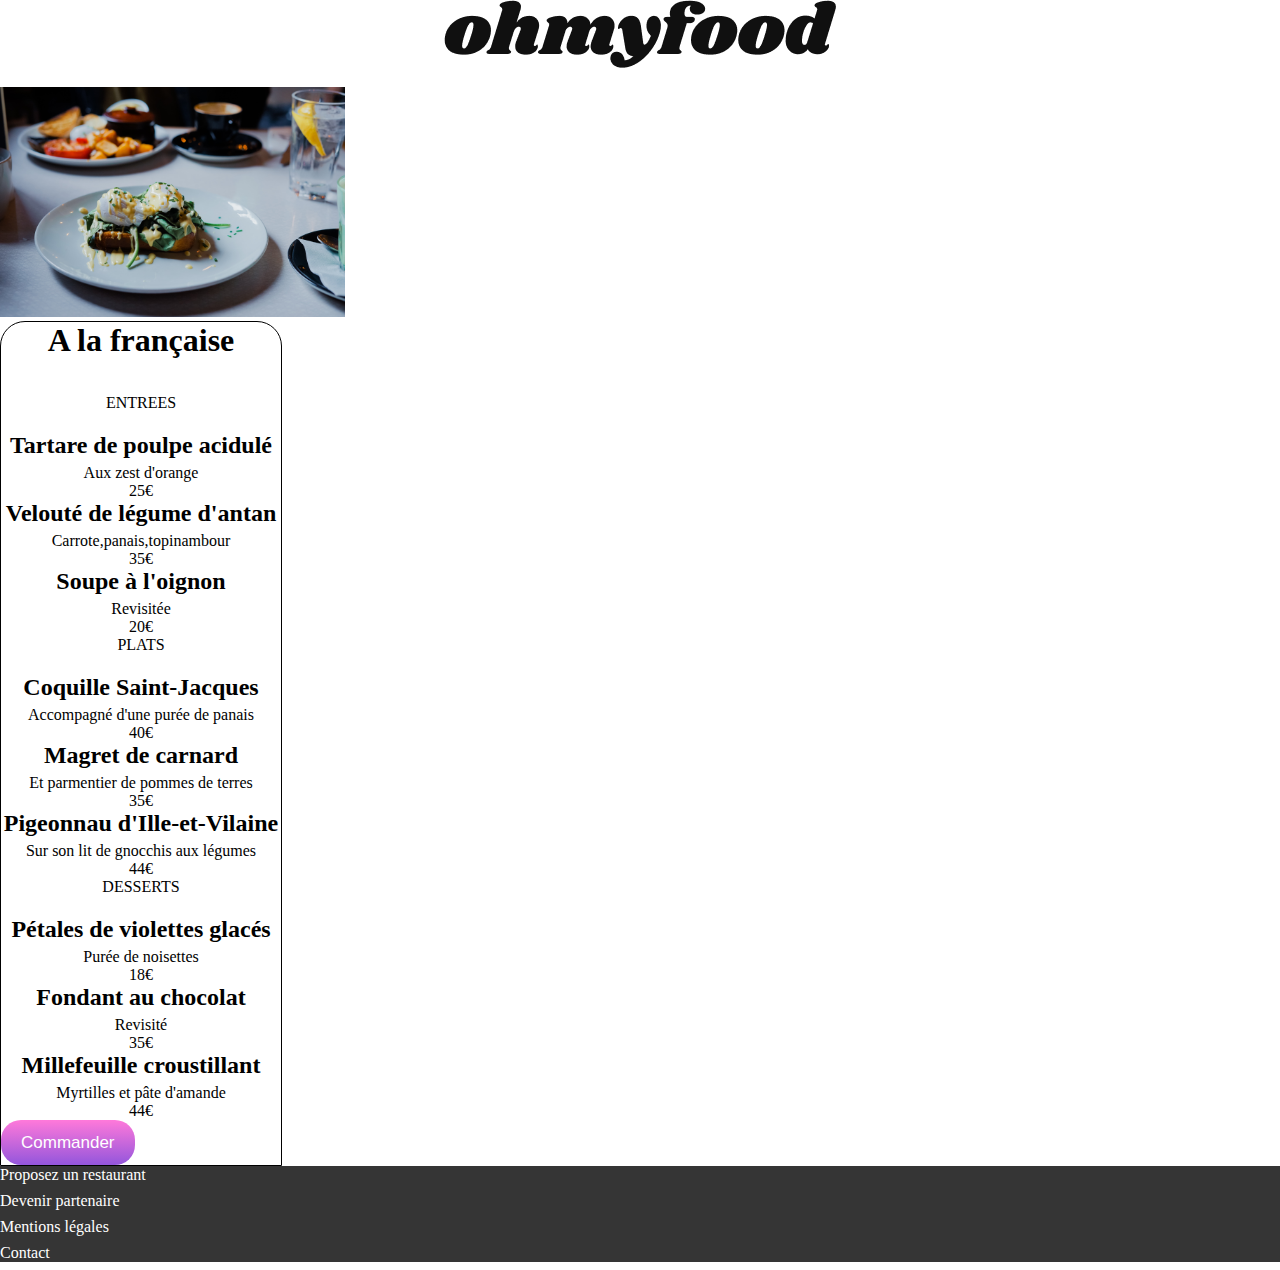
==== page/page1.html @ c7426fac "creation d'un fichier" ====
<!DOCTYPE html>
<html lang="fr">
  <head>
    <meta charset="UTF-8" />
    <meta http-equiv="X-UA-Compatible" content="IE=edge" />
    <meta name="viewport" content="width=device-width, initial-scale=1.0" />
    <link rel="stylesheet" href="/css/variable.css" />
    <link rel="stylesheet" href="../css/stylepage.css" />
    <link rel="stylesheet" href="/css/responsivepage.css" />
    <title>Ohmyfood/Menu À la française</title>
  </head>
  <body>
    <!-- header -->
    <header class="page_header">
      <div class="icon_arrow"><i class="fa-solid fa-arrow-left"></i></div>
      <div class="logo">
        <img src="../images/logo/ohmyfood.png" alt="logo" />
      </div>
    </header>
    <!-- main -->
    <main>
      <section>
        <img
          class="image_flat"
          src="/images/restaurants/toa-heftiba-DQKerTsQwi0-unsplash.jpg"
          alt="image du plats"
        />

        <div class="block_flat_menu">
          <h1 class="title_menu">A la française</h1>
          <div><i class="fa-thin fa-heart"></i></div>
          <!-- entrées -->
          <p class="title_recipe">ENTREES</p>
          <div class="border_card">
            <h2 class="title_flat">Tartare de poulpe acidulé</h2>
            <div class="ingredient_price">
              <p class="ingredient">Aux zest d'orange</p>
              <p class="price">25€</p>
            </div>
          </div>

          <div class="border_card">
            <h2 class="title_flat">Velouté de légume d'antan</h2>
            <div class="ingredient_price">
              <p class="ingredient">Carrote,panais,topinambour</p>
              <p class="price">35€</p>
            </div>
          </div>

          <div class="border_card">
            <h2 class="title_flat">Soupe à l'oignon</h2>
            <div class="ingredient_price">
              <p class="ingredient">Revisitée</p>
              <p class="price">20€</p>
            </div>
          </div>

          <!-- plats -->
          <p class="title_recipe">PLATS</p>
          <div class="border_card">
            <h2 class="title_flat">Coquille Saint-Jacques</h2>
            <div class="ingredient_price">
              <p class="ingredient">Accompagné d'une purée de panais</p>
              <p class="price">40€</p>
            </div>
          </div>

          <div class="border_card">
            <h2 class="title_flat">Magret de carnard</h2>
            <div class="ingredient_price">
              <p class="ingredient">Et parmentier de pommes de terres</p>
              <p class="price">35€</p>
            </div>
          </div>

          <div class="border_card">
            <h2 class="title_flat">Pigeonnau d'Ille-et-Vilaine</h2>
            <div class="ingredient_price">
              <p class="ingredient">Sur son lit de gnocchis aux légumes</p>
              <p class="price">44€</p>
            </div>
          </div>

          <!-- desserts -->
          <p class="title_recipe">DESSERTS</p>
          <div class="border_card">
            <h2 class="title_flat">Pétales de violettes glacés</h2>
            <div class="ingredient_price">
              <p class="ingredient">Purée de noisettes</p>
              <p class="price">18€</p>
            </div>
          </div>

          <div class="border_card">
            <h2 class="title_flat">Fondant au chocolat</h2>
            <div class="ingredient_price">
              <p class="ingredient">Revisité</p>
              <p class="price">35€</p>
            </div>
          </div>

          <div class="border_card">
            <h2 class="title_flat">Millefeuille croustillant</h2>
            <div class="ingredient_price">
              <p class="ingredient">Myrtilles et pâte d'amande</p>
              <p class="price">44€</p>
            </div>
          </div>
          <div><button class="button_order">Commander</button></div>
        </div>
      </section>
    </main>
    <!-- footer -->
    <footer class="footer">
      <!-- logo ici -->
      <div class="text_icons_footer">
        <div class="icon_footer"><i class="fa-solid fa-utensils"></i></div>
        <p class="text_footer">Proposez un restaurant</p>
        <div class="icon_footer">
          <i class="fa-solid fa-handshake-angle"></i>
        </div>
        <p class="text_footer">Devenir partenaire</p>
        <p class="text_footer">Mentions légales</p>
        <p class="text_footer">Contact</p>
      </div>
    </footer>
  </body>
</html>
---- css/variable.css ----
:root {
  /*Primaire*/
  --color-purple: #9356dc;
  /*Secondaire*/
  --color-pink: #ff79da;
  /*Tertiaire*/
  --color-sky-blue: #99e2d0;
}
---- css/stylepage.css ----
/*corp de la page*/
* {
  padding: 0;
  margin: 0;
}
/*couleur utiiser*/
.color-purple {
  color: var(--color-purple);
}
.color-pink {
  color: var(--color-pink);
}
.color-sky-blue {
  color: var(--color-sky-blue);
}
/*header*/
.page_header {
  font-size: ;
}
/*main*/
.image_flat {
  height: 230px;
  object-fit: cover;
}
.block_menu {
}
.title_menu {
  font-size: ;
  font-weight: ;
}
.block_flat_menu {
  border: 1px solid;
  border-radius: 25px 25px 0 0;
}
.title_recipe {
  font-size: ;
  font-weight: ;
}
.title_flat {
  font-size: ;
  font-weight: ;
}
.ingredient {
  font-size: ;
  font-weight: ;
}
.price {
  font-size: ;
  font-weight: ;
}
.ingredient_price {
}
.button_order{
  border: 0 transparent;
  height: 45px;
  font-size: 17px;
  padding: 0 20px;
  background: linear-gradient(to top, var(--color-purple), var(--color-pink));
  color: white;
  border-radius: 20px;
}
/*footer*/
.footer {
  background-color: rgb(53, 53, 53);
}
.text_icons_footer {
  color: white;
}
.text_footer {
  font-size: ;
}
---- css/responsivepage.css ----
* {
  margin: 0;
  padding: 0;
}
/*couleur utiiser*/
.color-purple {
  color: var(--color-purple);
}
.color-pink {
  color: var(--color-pink);
}
.color-sky-blue {
  color: var(--color-sky-blue);
}
/*header*/
.page_header {
  text-align: center;
  margin-bottom: 15px;
}
/*main*/
.block_flat_menu{
  width: 280px;
}
.title_menu{
    text-align: center;
    margin-bottom: 35px;
}
.title_recipe{
  text-align: center;
  margin-bottom: 20px;
}
.title_flat{
    text-align: center;
    margin-bottom: 5px;
}
.ingredient_price{
  text-align: center;
}
/*footer*/
.text_footer {
  margin-bottom: 8px;
}
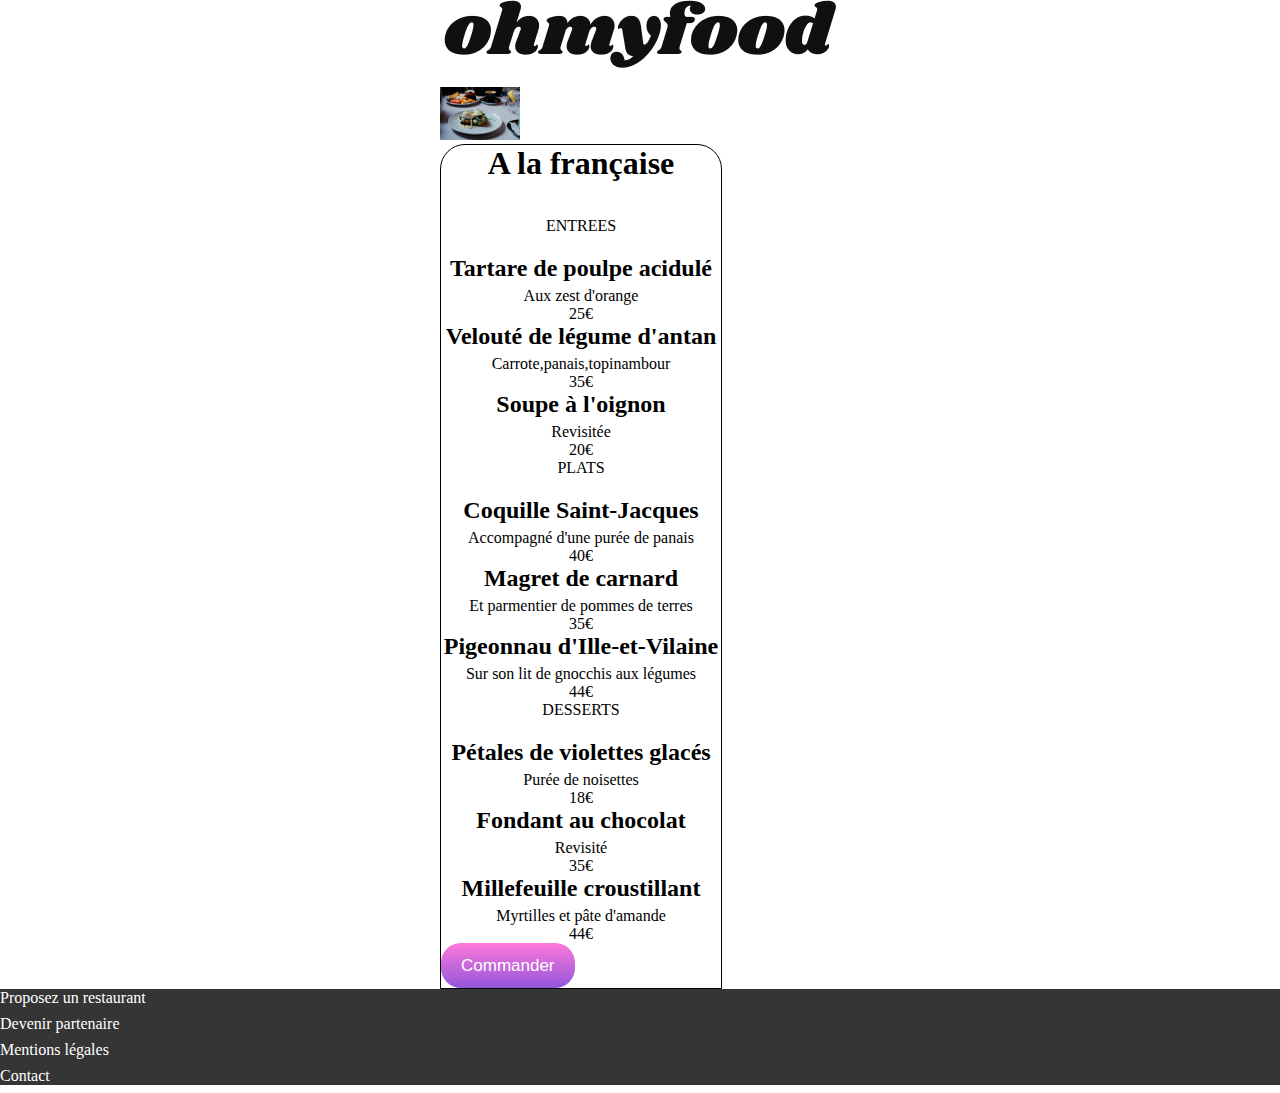
==== commit fc912aa6: "enregistrement de mon code html/css" ====
--- a/page/page1.html
+++ b/page/page1.html
@@ -18,7 +18,7 @@
       </div>
     </header>
     <!-- main -->
-    <main>
+    <main class="main">
       <section>
         <img
           class="image_flat"
--- a/css/stylepage.css
+++ b/css/stylepage.css
@@ -18,9 +18,13 @@
   font-size: ;
 }
 /*main*/
+.main{
+  width: 400px;
+  margin: auto;
+}
 .image_flat {
-  height: 230px;
   object-fit: cover;
+  width: 20%;
 }
 .block_menu {
 }
@@ -50,7 +54,7 @@
 }
 .ingredient_price {
 }
-.button_order{
+.button_order {
   border: 0 transparent;
   height: 45px;
   font-size: 17px;
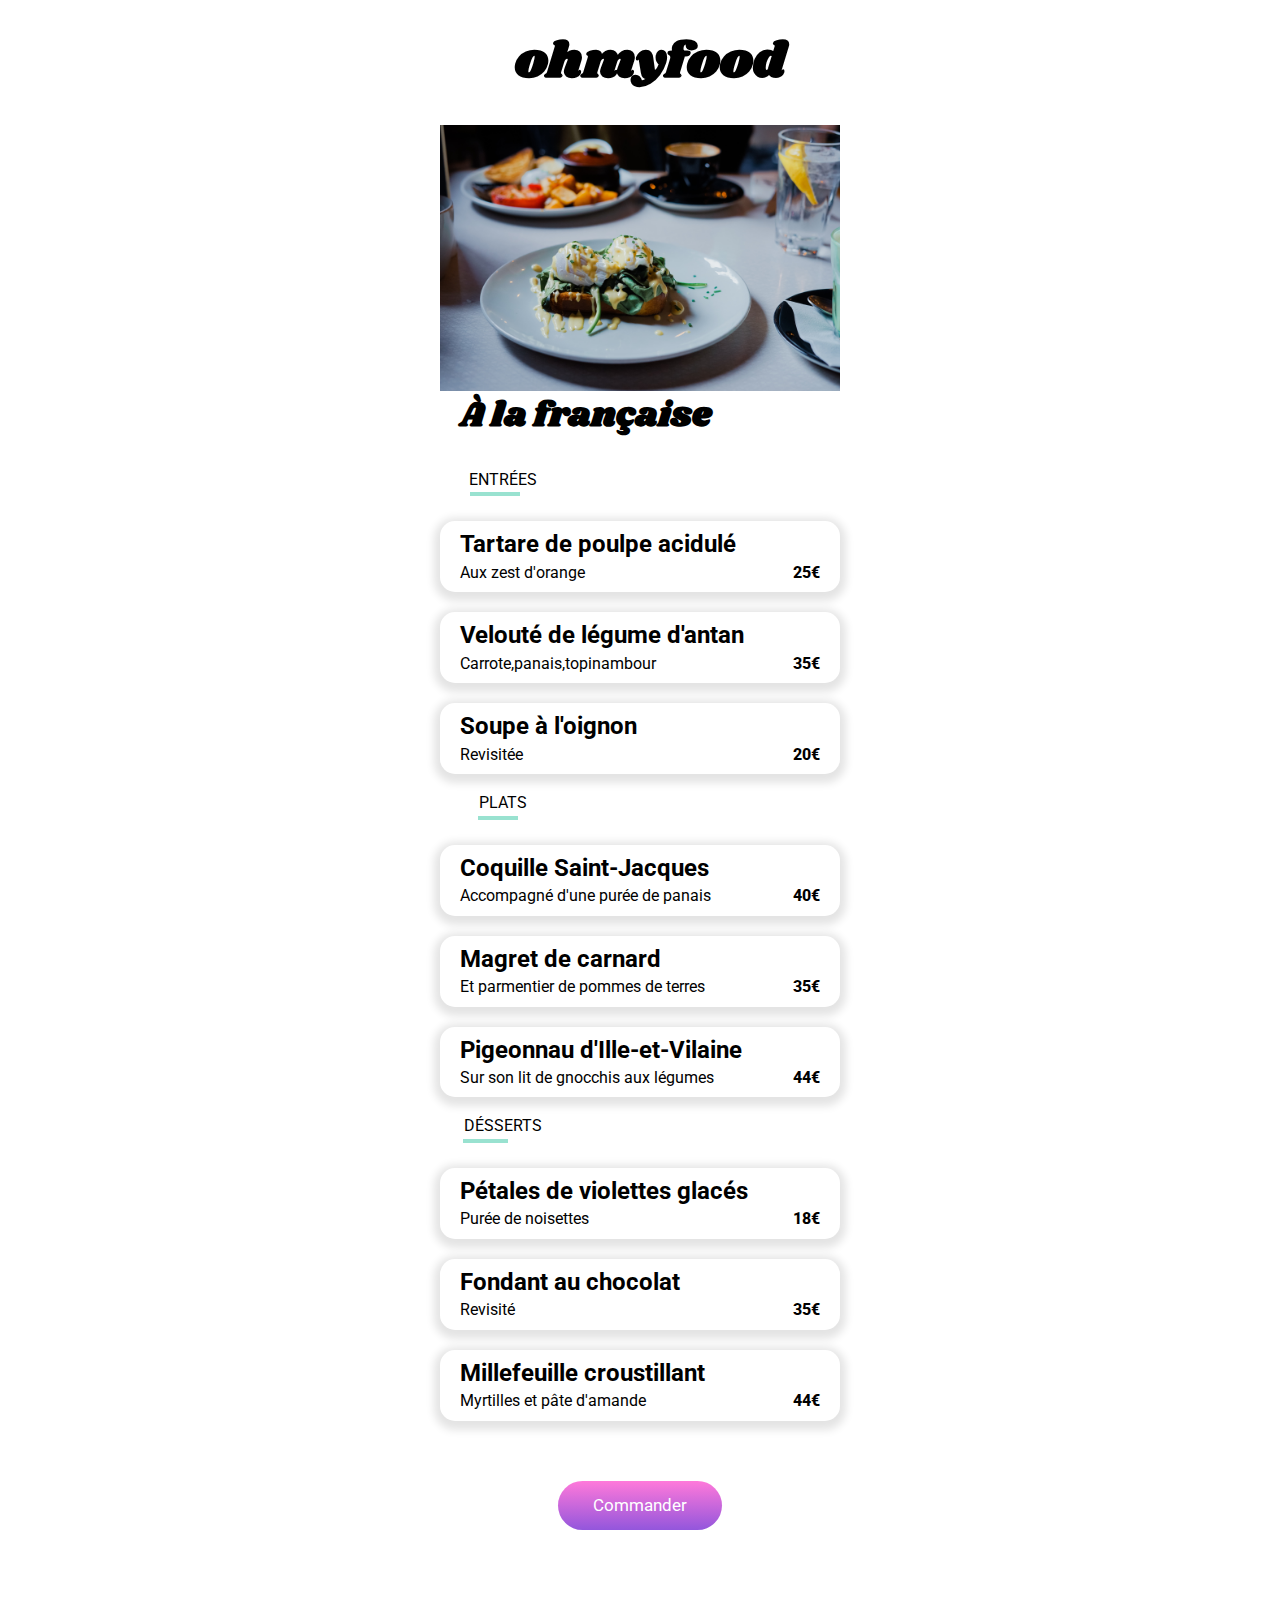
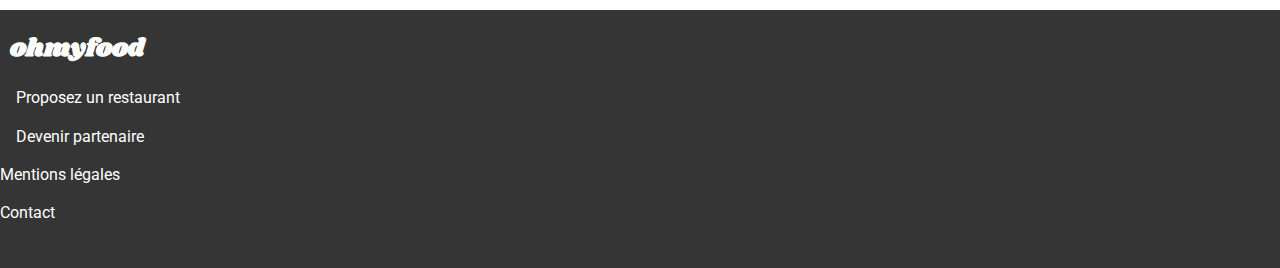
==== commit 2233caac: "ajout du html/css + correction de faute" ====
--- a/page/page1.html
+++ b/page/page1.html
@@ -4,17 +4,34 @@
     <meta charset="UTF-8" />
     <meta http-equiv="X-UA-Compatible" content="IE=edge" />
     <meta name="viewport" content="width=device-width, initial-scale=1.0" />
-    <link rel="stylesheet" href="/css/variable.css" />
+    <link
+      href="https://fonts.googleapis.com/css2?family=Roboto:ital,wght@0,100;0,300;0,400;0,500;0,700;0,900;1,100;1,300;1,400;1,500;1,700;1,900&display=swap"
+      rel="stylesheet"
+    />
+    <link
+      href="https://fonts.googleapis.com/css2?family=Roboto:wght@100&family=Shrikhand&display=swap"
+      rel="stylesheet"
+    />
+    <link
+      rel="stylesheet"
+      href="https://use.fontawesome.com/releases/v5.15.4/css/all.css"
+      integrity="sha384-DyZ88mC6Up2uqS4h/KRgHuoeGwBcD4Ng9SiP4dIRy0EXTlnuz47vAwmeGwVChigm"
+      crossorigin="anonymous"
+    />
+    <link rel="stylesheet" href="../css/normalize.css" />
+    <link rel="stylesheet" href="../css/variable.css" />
     <link rel="stylesheet" href="../css/stylepage.css" />
-    <link rel="stylesheet" href="/css/responsivepage.css" />
-    <title>Ohmyfood/Menu À la française</title>
+    <link rel="stylesheet" href="../css/responsivepage.css" />
+    <title>Ohmyfood Menu À la française</title>
   </head>
   <body>
     <!-- header -->
-    <header class="page_header">
-      <div class="icon_arrow"><i class="fa-solid fa-arrow-left"></i></div>
+    <header class="header">
+        <div class="icon_arrow">
+          <i class="fas fa-arrow-left"></i>
+        </div>
       <div class="logo">
-        <img src="../images/logo/ohmyfood.png" alt="logo" />
+        <h1 class="logo">ohmyfood</h1>
       </div>
     </header>
     <!-- main -->
@@ -25,85 +42,107 @@
           src="/images/restaurants/toa-heftiba-DQKerTsQwi0-unsplash.jpg"
           alt="image du plats"
         />
-
         <div class="block_flat_menu">
-          <h1 class="title_menu">A la française</h1>
-          <div><i class="fa-thin fa-heart"></i></div>
+          <div class="text_flat_icon">
+            <h1 class="title_menu">À la française</h1>
+            <div class="icon_heart_flat">
+              <i class="heart_empty far fa-thin fa-heart"></i>
+              <i class="heart_full fas fa-thin fa-heart"></i>
+            </div>
+          </div>
           <!-- entrées -->
-          <p class="title_recipe">ENTREES</p>
+          <p class="title_recipe">ENTRÉES<hr class="border_bottom_recipe_1"></p>
           <div class="border_card">
-            <h2 class="title_flat">Tartare de poulpe acidulé</h2>
-            <div class="ingredient_price">
-              <p class="ingredient">Aux zest d'orange</p>
-              <p class="price">25€</p>
+            <div class="title_flat_ingredient_price">
+              <h2 class="title_flat">Tartare de poulpe acidulé</h2>
+              <div class="ingredient_price">
+                <p class="ingredient">Aux zest d'orange</p>
+                <p class="price">25€</p>
+              </div>
             </div>
           </div>
 
           <div class="border_card">
-            <h2 class="title_flat">Velouté de légume d'antan</h2>
-            <div class="ingredient_price">
-              <p class="ingredient">Carrote,panais,topinambour</p>
-              <p class="price">35€</p>
+            <div class="title_flat_ingredient_price">
+              <h2 class="title_flat">Velouté de légume d'antan</h2>
+              <div class="ingredient_price">
+                <p class="ingredient">Carrote,panais,topinambour</p>
+                <p class="price">35€</p>
+              </div>
             </div>
           </div>
 
           <div class="border_card">
-            <h2 class="title_flat">Soupe à l'oignon</h2>
-            <div class="ingredient_price">
-              <p class="ingredient">Revisitée</p>
-              <p class="price">20€</p>
+            <div class="title_flat_ingredient_price">
+              <h2 class="title_flat">Soupe à l'oignon</h2>
+              <div class="ingredient_price">
+                <p class="ingredient">Revisitée</p>
+                <p class="price">20€</p>
+              </div>
             </div>
           </div>
 
           <!-- plats -->
-          <p class="title_recipe">PLATS</p>
+          <p class="title_recipe">PLATS<hr class="border_bottom_recipe_2"></p>
           <div class="border_card">
-            <h2 class="title_flat">Coquille Saint-Jacques</h2>
-            <div class="ingredient_price">
-              <p class="ingredient">Accompagné d'une purée de panais</p>
-              <p class="price">40€</p>
+            <div class="title_flat_ingredient_price">
+              <h2 class="title_flat">Coquille Saint-Jacques</h2>
+              <div class="ingredient_price">
+                <p class="ingredient">Accompagné d'une purée de panais</p>
+                <p class="price">40€</p>
+              </div>
             </div>
           </div>
 
           <div class="border_card">
-            <h2 class="title_flat">Magret de carnard</h2>
-            <div class="ingredient_price">
-              <p class="ingredient">Et parmentier de pommes de terres</p>
-              <p class="price">35€</p>
+            <div class="title_flat_ingredient_price">
+              <h2 class="title_flat">Magret de carnard</h2>
+              <div class="ingredient_price">
+                <p class="ingredient">Et parmentier de pommes de terres</p>
+                <p class="price">35€</p>
+              </div>
             </div>
           </div>
 
           <div class="border_card">
-            <h2 class="title_flat">Pigeonnau d'Ille-et-Vilaine</h2>
-            <div class="ingredient_price">
-              <p class="ingredient">Sur son lit de gnocchis aux légumes</p>
-              <p class="price">44€</p>
+            <div class="title_flat_ingredient_price">
+              <h2 class="title_flat">Pigeonnau d'Ille-et-Vilaine</h2>
+              <div class="ingredient_price">
+                <p class="ingredient">Sur son lit de gnocchis aux légumes</p>
+                <p class="price">44€</p>
+              </div>
             </div>
           </div>
 
           <!-- desserts -->
-          <p class="title_recipe">DESSERTS</p>
+          <p class="title_recipe">DÉSSERTS<hr class="border_bottom_recipe_3"></p>
           <div class="border_card">
-            <h2 class="title_flat">Pétales de violettes glacés</h2>
-            <div class="ingredient_price">
-              <p class="ingredient">Purée de noisettes</p>
-              <p class="price">18€</p>
+            <div class="title_flat_ingredient_price">
+              <h2 class="title_flat">Pétales de violettes glacés</h2>
+              <div class="ingredient_price">
+                <p class="ingredient">Purée de noisettes</p>
+                <p class="price">18€</p>
+              </div>
             </div>
           </div>
 
           <div class="border_card">
-            <h2 class="title_flat">Fondant au chocolat</h2>
-            <div class="ingredient_price">
-              <p class="ingredient">Revisité</p>
-              <p class="price">35€</p>
+            <div class="title_flat_ingredient_price">
+              <h2 class="title_flat">Fondant au chocolat</h2>
+              <div class="ingredient_price">
+                <p class="ingredient">Revisité</p>
+                <p class="price">35€</p>
+              </div>
             </div>
           </div>
 
           <div class="border_card">
-            <h2 class="title_flat">Millefeuille croustillant</h2>
-            <div class="ingredient_price">
-              <p class="ingredient">Myrtilles et pâte d'amande</p>
-              <p class="price">44€</p>
+            <div class="title_flat_ingredient_price">
+              <h2 class="title_flat">Millefeuille croustillant</h2>
+              <div class="ingredient_price">
+                <p class="ingredient">Myrtilles et pâte d'amande</p>
+                <p class="price">44€</p>
+              </div>
             </div>
           </div>
           <div><button class="button_order">Commander</button></div>
@@ -113,15 +152,22 @@
     <!-- footer -->
     <footer class="footer">
       <!-- logo ici -->
+      <h1 class="logo_footer">ohmyfood</h1>
       <div class="text_icons_footer">
-        <div class="icon_footer"><i class="fa-solid fa-utensils"></i></div>
-        <p class="text_footer">Proposez un restaurant</p>
-        <div class="icon_footer">
-          <i class="fa-solid fa-handshake-angle"></i>
+        <div class="icon_text">
+          <div class="icon_footer">
+            <i class="fas fa-solid fa-utensils"></i>
+          </div>
+          <p class="text_footer">Proposez un restaurant</p>
         </div>
-        <p class="text_footer">Devenir partenaire</p>
+        <div class="icon_text">
+          <div class="icon_footer">
+            <i class="fas fa-hands-helping"></i>
+          </div>
+          <p class="text_footer">Devenir partenaire</p>
+        </div>
         <p class="text_footer">Mentions légales</p>
-        <p class="text_footer">Contact</p>
+        <p class="text_footer"><a href="#" class="link_phone">Contact</a></p>
       </div>
     </footer>
   </body>
--- a/css/stylepage.css
+++ b/css/stylepage.css
@@ -2,6 +2,9 @@
 * {
   padding: 0;
   margin: 0;
+}
+body {
+  font-family: "roboto";
 }
 /*couleur utiiser*/
 .color-purple {
@@ -14,62 +17,161 @@
   color: var(--color-sky-blue);
 }
 /*header*/
-.page_header {
-  font-size: ;
+.header{
+  display: flex;
+  justify-content: center;
+  align-items: center;
+}
+.icon_arrow{
+  font-size: 30px;
+}
+.logo {
+  font-family: "Shrikhand", cursive;
+  font-size: 50px;
+  margin-left: 10px;
 }
 /*main*/
 .main{
+  text-align: center;
   width: 400px;
   margin: auto;
 }
 .image_flat {
   object-fit: cover;
-  width: 20%;
+  width: 100%;
+  text-align: center;
 }
 .block_menu {
 }
 .title_menu {
-  font-size: ;
-  font-weight: ;
+  margin: 0 50px 35px 20px;
+  font-family: "Shrikhand", cursive;
+  font-size: 35px;
+}
+.icon_heart_flat{
+  font-size: 28px;
+  margin: 0 0 35px 50px;
+  position: relative;
+  cursor: pointer;
+}
+.heart_full{
+  opacity: 0;
+}
+.heart_empty{
+  position: absolute;
+  top: 0;
+  right: 0;
+  opacity: 1;
+}
+.icon_heart_flat:hover .heart_full{
+  background: -webkit-linear-gradient(#9356dc, #ff79da);
+  -webkit-background-clip: text;
+  -webkit-text-fill-color: transparent;
+  transition: 0.5s;
+  opacity: 1;
+}
+.icon_heart_flat:hover .heart_empty{
+  opacity: 0;
+}
+.text_flat_icon{
+  display: flex;
+  align-items: center;
 }
 .block_flat_menu {
-  border: 1px solid;
   border-radius: 25px 25px 0 0;
+}
+.border_card{
+  border-radius: 15px;
+  box-shadow: 0px 3px 8px 6px rgb(228, 228, 228);
+  margin-bottom: 20px;
+  padding: 10px
 }
 .title_recipe {
   font-size: ;
   font-weight: ;
+  margin: 0 275px -3px 0;
+  padding-bottom: 6px;
+  position: relative;
+}
+.border_bottom_recipe_1{
+  width: 50px;
+  margin: 0 0 25px 30px;
+  padding: 3px 0 1px 0;
+  background: var(--color-sky-blue);
+  border: none;
+}
+.border_bottom_recipe_2{
+  width: 40px;
+  margin: 0 0 25px 38px;
+  padding: 3px 0 1px 0;
+  background: var(--color-sky-blue);
+  border: none;
+}
+.border_bottom_recipe_3{
+  width: 45px;
+  margin: 0 0 25px 23px;
+  padding: 3px 0 1px 0;
+  background: var(--color-sky-blue);
+  border: none;
 }
 .title_flat {
+  display: flex;
   font-size: ;
   font-weight: ;
+  margin-bottom: 5px;
 }
 .ingredient {
   font-size: ;
   font-weight: ;
 }
 .price {
-  font-size: ;
-  font-weight: ;
+  font-weight: 800;
 }
 .ingredient_price {
+  display: flex;
+  justify-content: space-between;
+}
+.title_flat_ingredient_price{
+  padding: 0 10px;
 }
 .button_order {
   border: 0 transparent;
-  height: 45px;
+  padding: 15px 35px;
   font-size: 17px;
-  padding: 0 20px;
   background: linear-gradient(to top, var(--color-purple), var(--color-pink));
   color: white;
-  border-radius: 20px;
+  border-radius: 25px;
+  margin: 40px 0 80px 0;
+  cursor: pointer;
+}
+.button_order:hover{
+  opacity: 0.8;
 }
 /*footer*/
 .footer {
   background-color: rgb(53, 53, 53);
+  padding: 25px 0;
+}
+.logo_footer{
+  font-family: "Shrikhand", cursive;
+  font-size: 25px;
+  color: white;
+  margin: 0 0 25px 10px ;
 }
 .text_icons_footer {
   color: white;
 }
 .text_footer {
-  font-size: ;
+  padding-bottom: 20px;
 }
+.icon_text {
+  display: flex;
+}
+.icon_footer {
+  margin: 8px;
+}
+.link_phone{
+  cursor: pointer;
+  text-decoration: none;
+  color: white;
+}
--- a/css/responsivepage.css
+++ b/css/responsivepage.css
@@ -1,42 +1,4 @@
-* {
-  margin: 0;
-  padding: 0;
+@media (max-width: 768px){
 }
-/*couleur utiiser*/
-.color-purple {
-  color: var(--color-purple);
+@media (max-width: 375px) {
 }
-.color-pink {
-  color: var(--color-pink);
-}
-.color-sky-blue {
-  color: var(--color-sky-blue);
-}
-/*header*/
-.page_header {
-  text-align: center;
-  margin-bottom: 15px;
-}
-/*main*/
-.block_flat_menu{
-  width: 280px;
-}
-.title_menu{
-    text-align: center;
-    margin-bottom: 35px;
-}
-.title_recipe{
-  text-align: center;
-  margin-bottom: 20px;
-}
-.title_flat{
-    text-align: center;
-    margin-bottom: 5px;
-}
-.ingredient_price{
-  text-align: center;
-}
-/*footer*/
-.text_footer {
-  margin-bottom: 8px;
-}
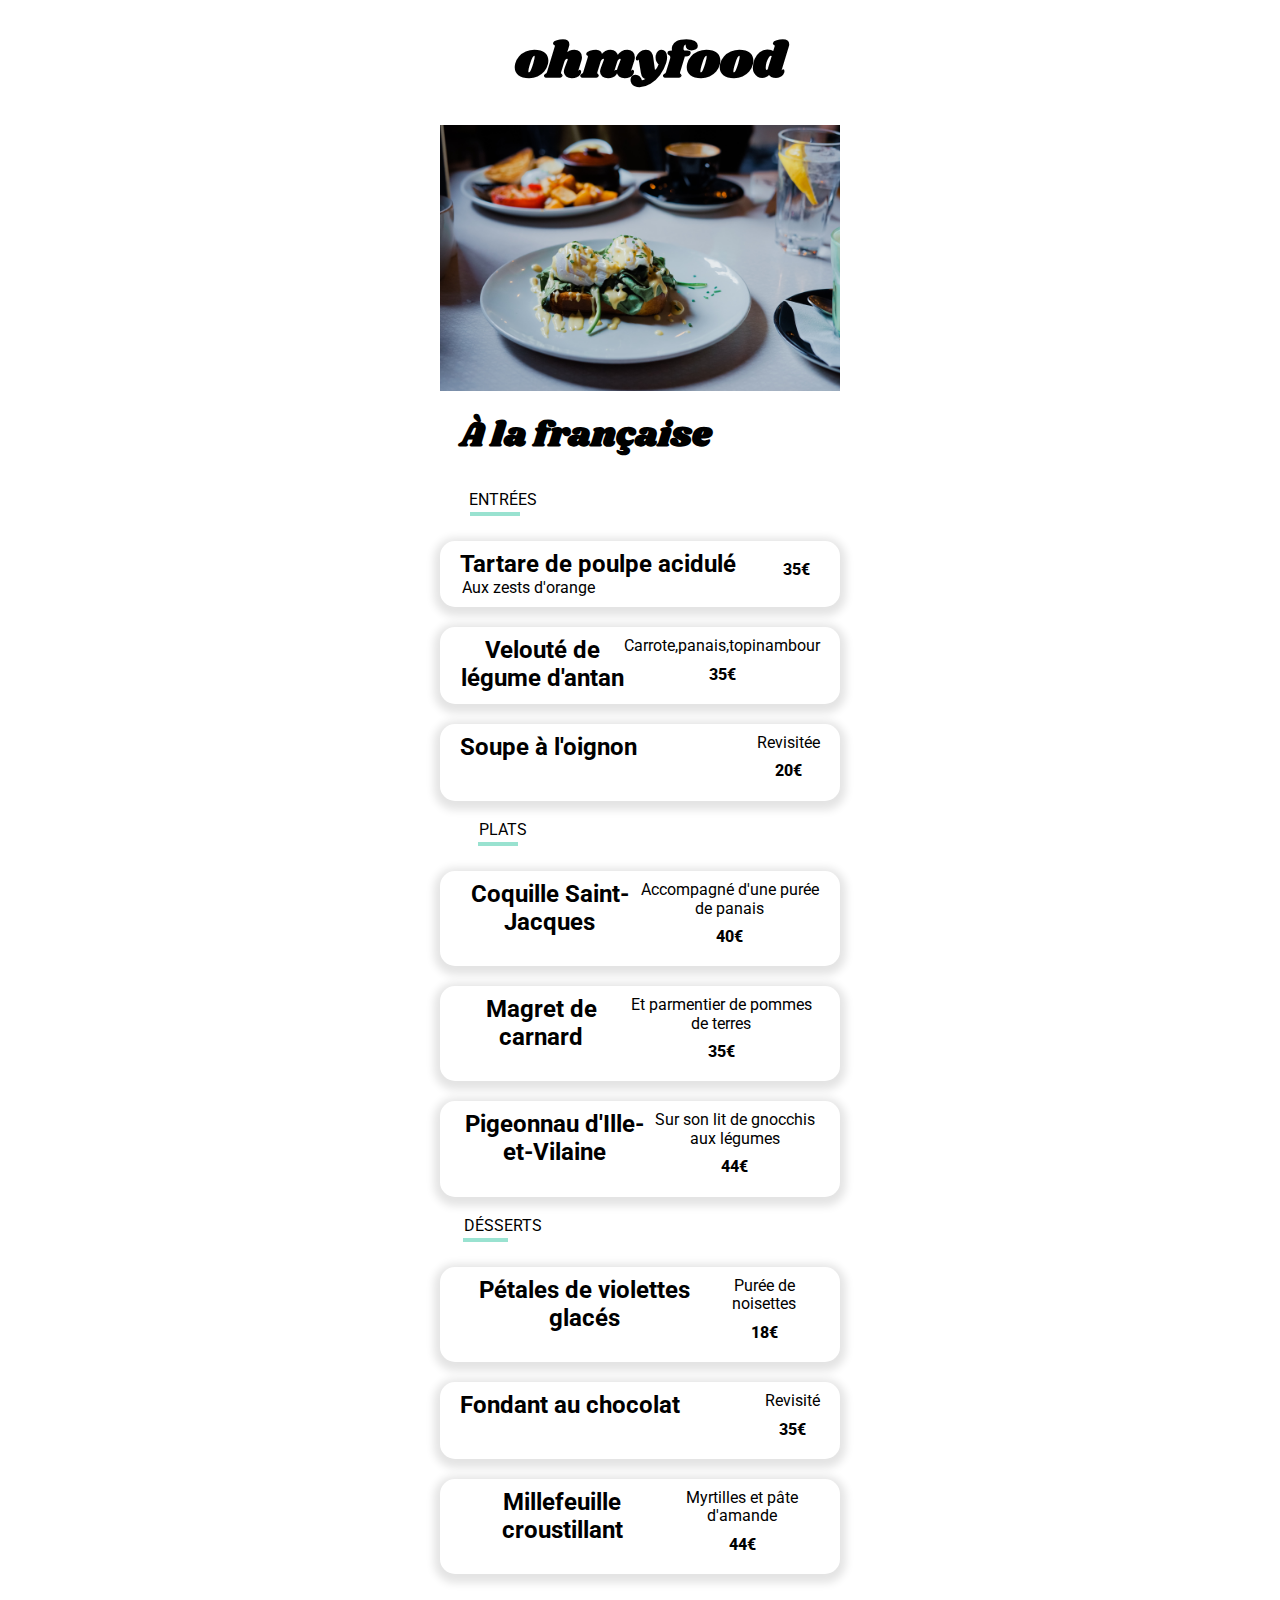
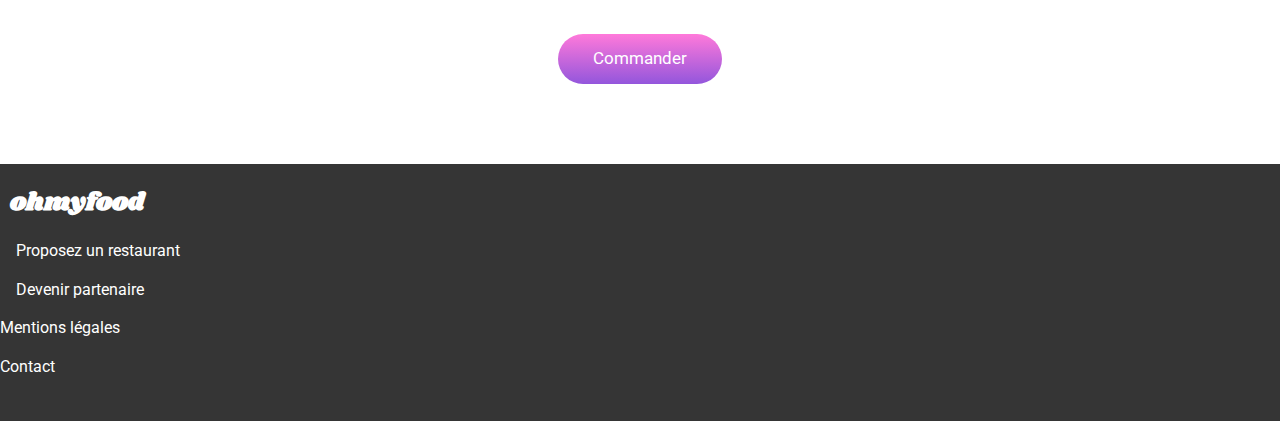
==== commit c1810486: "ajout d'élement HTML/CSS" ====
--- a/page/page1.html
+++ b/page/page1.html
@@ -54,12 +54,17 @@
           <p class="title_recipe">ENTRÉES<hr class="border_bottom_recipe_1"></p>
           <div class="border_card">
             <div class="title_flat_ingredient_price">
-              <h2 class="title_flat">Tartare de poulpe acidulé</h2>
-              <div class="ingredient_price">
-                <p class="ingredient">Aux zest d'orange</p>
-                <p class="price">25€</p>
-              </div>
-            </div>
+                <div class="title_flat_description">
+                  <h2>Tartare de poulpe acidulé</h2>
+                  <p class="description_flat">Aux zests d'orange</p>
+              </div>
+              <div class="price">
+                <p>35€</p>
+              </div>
+          </div>
+          <div class="block_check_icon">
+            <i class="fas fa-check-circle"></i>
+          </div>
           </div>
 
           <div class="border_card">
@@ -68,6 +73,13 @@
               <div class="ingredient_price">
                 <p class="ingredient">Carrote,panais,topinambour</p>
                 <p class="price">35€</p>
+                <div class="block_icon_check">
+                <div class="border_animation_icon">
+                <div class="animation_icon">
+                  <i class="fas fa-check-circle"></i>
+                </div>
+                </div>
+                </div>
               </div>
             </div>
           </div>
@@ -78,6 +90,11 @@
               <div class="ingredient_price">
                 <p class="ingredient">Revisitée</p>
                 <p class="price">20€</p>
+                <div class="border_animation_icon">
+                <div class="animation_icon">
+                  <i class="fas fa-check-circle"></i>
+                </div>
+                </div>
               </div>
             </div>
           </div>
@@ -90,6 +107,11 @@
               <div class="ingredient_price">
                 <p class="ingredient">Accompagné d'une purée de panais</p>
                 <p class="price">40€</p>
+                <div class="border_animation_icon">
+                <div class="animation_icon">
+                  <i class="fas fa-check-circle"></i>
+                </div>
+                </div>
               </div>
             </div>
           </div>
@@ -100,6 +122,11 @@
               <div class="ingredient_price">
                 <p class="ingredient">Et parmentier de pommes de terres</p>
                 <p class="price">35€</p>
+                <div class="border_animation_icon">
+                <div class="animation_icon">
+                  <i class="fas fa-check-circle"></i>
+                </div>
+                </div>
               </div>
             </div>
           </div>
@@ -110,6 +137,11 @@
               <div class="ingredient_price">
                 <p class="ingredient">Sur son lit de gnocchis aux légumes</p>
                 <p class="price">44€</p>
+                <div class="border_animation_icon">
+                <div class="animation_icon">
+                  <i class="fas fa-check-circle"></i>
+                </div>
+                </div>
               </div>
             </div>
           </div>
@@ -122,6 +154,11 @@
               <div class="ingredient_price">
                 <p class="ingredient">Purée de noisettes</p>
                 <p class="price">18€</p>
+                <div class="border_animation_icon">
+                <div class="animation_icon">
+                  <i class="fas fa-check-circle"></i>
+                </div>
+                </div>
               </div>
             </div>
           </div>
@@ -132,6 +169,11 @@
               <div class="ingredient_price">
                 <p class="ingredient">Revisité</p>
                 <p class="price">35€</p>
+                <div class="border_animation_icon">
+                <div class="animation_icon">
+                  <i class="fas fa-check-circle"></i>
+                </div>
+                </div>
               </div>
             </div>
           </div>
@@ -142,6 +184,11 @@
               <div class="ingredient_price">
                 <p class="ingredient">Myrtilles et pâte d'amande</p>
                 <p class="price">44€</p>
+                <div class="border_animation_icon">
+                <div class="animation_icon">
+                  <i class="fas fa-check-circle"></i>
+                </div>
+                </div>
               </div>
             </div>
           </div>
--- a/css/stylepage.css
+++ b/css/stylepage.css
@@ -40,6 +40,7 @@
   object-fit: cover;
   width: 100%;
   text-align: center;
+  margin-bottom: 20px;
 }
 .block_menu {
 }
@@ -84,7 +85,9 @@
   border-radius: 15px;
   box-shadow: 0px 3px 8px 6px rgb(228, 228, 228);
   margin-bottom: 20px;
-  padding: 10px
+  padding: 10px;
+  display: flex;
+  align-items: center;
 }
 .title_recipe {
   font-size: ;
@@ -114,25 +117,34 @@
   background: var(--color-sky-blue);
   border: none;
 }
-.title_flat {
-  display: flex;
-  font-size: ;
-  font-weight: ;
-  margin-bottom: 5px;
+.title_flat_description{
+  padding: 0 px;
 }
-.ingredient {
-  font-size: ;
-  font-weight: ;
+.description_flat{
+  margin-right: 140px;
 }
 .price {
   font-weight: 800;
-}
-.ingredient_price {
-  display: flex;
-  justify-content: space-between;
+  padding: 10px;
 }
 .title_flat_ingredient_price{
   padding: 0 10px;
+  display: flex;
+  justify-content: space-between;
+  width: 100%;
+}
+.title_flat_ingredient_price:hover{
+  width: 80%;
+}
+.block_check_icon{
+  background-color: var(--color-sky-blue);
+  width: 0%;
+  font-size: 0px;
+}
+.block_check_icon:hover{
+  color: black;
+  width: 20%;
+  font-size: 25px;
 }
 .button_order {
   border: 0 transparent;
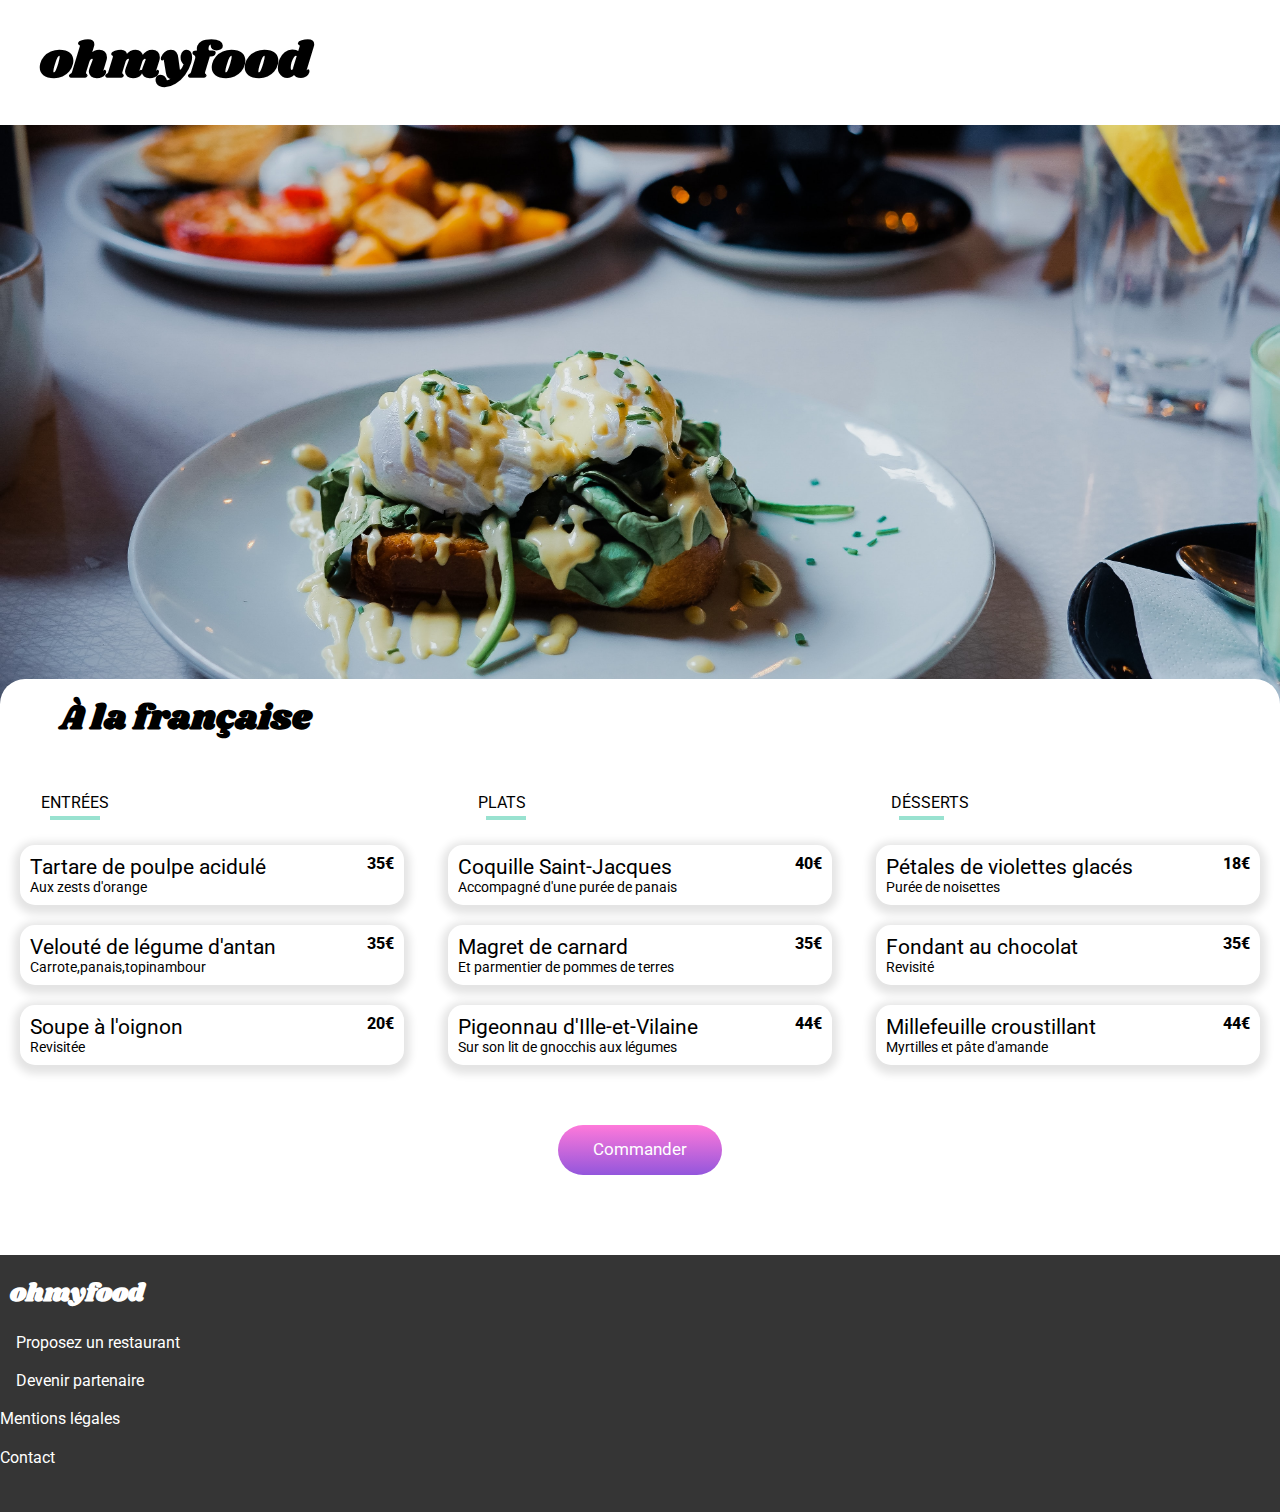
==== commit b41a3562: "ajout de code HTML" ====
--- a/page/page1.html
+++ b/page/page1.html
@@ -28,10 +28,10 @@
     <!-- header -->
     <header class="header">
         <div class="icon_arrow">
-          <i class="fas fa-arrow-left"></i>
+          <a class="text_decoration" href="../index.html"><i class="fas fa-arrow-left"></i></a>
         </div>
       <div class="logo">
-        <h1 class="logo">ohmyfood</h1>
+        <a class="text_decoration" href="../index.html"><h1 class="logo">ohmyfood</h1></a>
       </div>
     </header>
     <!-- main -->
@@ -51,11 +51,13 @@
             </div>
           </div>
           <!-- entrées -->
+          <div class="list_menu">
+            <div class="list_menu_items">
           <p class="title_recipe">ENTRÉES<hr class="border_bottom_recipe_1"></p>
           <div class="border_card">
             <div class="title_flat_ingredient_price">
                 <div class="title_flat_description">
-                  <h2>Tartare de poulpe acidulé</h2>
+                  <h2 class="title_flat">Tartare de poulpe acidulé</h2>
                   <p class="description_flat">Aux zests d'orange</p>
               </div>
               <div class="price">
@@ -66,131 +68,128 @@
             <i class="fas fa-check-circle"></i>
           </div>
           </div>
+          <div class="border_card">
+            <div class="title_flat_ingredient_price">
+                <div class="title_flat_description">
+                  <h2 class="title_flat">Velouté de légume d'antan</h2>
+                  <p class="description_flat">Carrote,panais,topinambour</p>
+              </div>
+              <div class="price">
+                <p>35€</p>
+              </div>
+          </div>
+          <div class="block_check_icon">
+            <i class="fas fa-check-circle"></i>
+          </div>
+          </div>
+          <div class="border_card">
+            <div class="title_flat_ingredient_price">
+                <div class="title_flat_description">
+                  <h2 class="title_flat">Soupe à l'oignon</h2>
+                  <p class="description_flat">Revisitée</p>
+              </div>
+              <div class="price">
+                <p>20€</p>
+              </div>
+          </div>
+          <div class="block_check_icon">
+            <i class="fas fa-check-circle"></i>
+          </div>
+          </div>
+          </div>
+          <!-- plats -->
+          <div class="list_menu_items">
+          <p class="title_recipe">PLATS<hr class="border_bottom_recipe_2"></p>
+          <div class="border_card">
+            <div class="title_flat_ingredient_price">
+                <div class="title_flat_description">
+                  <h2 class="title_flat">Coquille Saint-Jacques</h2>
+                  <p class="description_flat">Accompagné d'une purée de panais</p>
+              </div>
+              <div class="price">
+                <p>40€</p>
+              </div>
+          </div>
+          <div class="block_check_icon">
+            <i class="fas fa-check-circle"></i>
+          </div>
+          </div>
+          <div class="border_card">
+            <div class="title_flat_ingredient_price">
+                <div class="title_flat_description">
+                  <h2 class="title_flat">Magret de carnard</h2>
+                  <p class="description_flat">Et parmentier de pommes de terres</p>
+              </div>
+              <div class="price">
+                <p>35€</p>
+              </div>
+          </div>
+          <div class="block_check_icon">
+            <i class="fas fa-check-circle"></i>
+          </div>
+          </div>
+          <div class="border_card">
+            <div class="title_flat_ingredient_price">
+                <div class="title_flat_description">
+                  <h2 class="title_flat">Pigeonnau d'Ille-et-Vilaine</h2>
+                  <p class="description_flat">Sur son lit de gnocchis aux légumes</p>
+              </div>
+              <div class="price">
+                <p>44€</p>
+              </div>
+          </div>
+          <div class="block_check_icon">
+            <i class="fas fa-check-circle"></i>
+          </div>
+          </div>
+          </div>
+          <!-- desserts -->
+          <div class="list_menu_items">
+          <p class="title_recipe">DÉSSERTS<hr class="border_bottom_recipe_3"></p>
+          <div class="border_card">
+            <div class="title_flat_ingredient_price">
+                <div class="title_flat_description">
+                  <h2 class="title_flat">Pétales de violettes glacés</h2>
+                  <p class="description_flat">Purée de noisettes</p>
+              </div>
+              <div class="price">
+                <p>18€</p>
+              </div>
+          </div>
+          <div class="block_check_icon">
+            <i class="fas fa-check-circle"></i>
+          </div>
+          </div>
+          <div class="border_card">
+            <div class="title_flat_ingredient_price">
+                <div class="title_flat_description">
+                  <h2 class="title_flat">Fondant au chocolat</h2>
+                  <p class="description_flat">Revisité</p>
+              </div>
+              <div class="price">
+                <p>35€</p>
+              </div>
+          </div>
+          <div class="block_check_icon">
+            <i class="fas fa-check-circle"></i>
+          </div>
+          </div>
 
           <div class="border_card">
             <div class="title_flat_ingredient_price">
-              <h2 class="title_flat">Velouté de légume d'antan</h2>
-              <div class="ingredient_price">
-                <p class="ingredient">Carrote,panais,topinambour</p>
-                <p class="price">35€</p>
-                <div class="block_icon_check">
-                <div class="border_animation_icon">
-                <div class="animation_icon">
-                  <i class="fas fa-check-circle"></i>
-                </div>
-                </div>
-                </div>
-              </div>
-            </div>
-          </div>
-
-          <div class="border_card">
-            <div class="title_flat_ingredient_price">
-              <h2 class="title_flat">Soupe à l'oignon</h2>
-              <div class="ingredient_price">
-                <p class="ingredient">Revisitée</p>
-                <p class="price">20€</p>
-                <div class="border_animation_icon">
-                <div class="animation_icon">
-                  <i class="fas fa-check-circle"></i>
-                </div>
-                </div>
-              </div>
-            </div>
-          </div>
-
-          <!-- plats -->
-          <p class="title_recipe">PLATS<hr class="border_bottom_recipe_2"></p>
-          <div class="border_card">
-            <div class="title_flat_ingredient_price">
-              <h2 class="title_flat">Coquille Saint-Jacques</h2>
-              <div class="ingredient_price">
-                <p class="ingredient">Accompagné d'une purée de panais</p>
-                <p class="price">40€</p>
-                <div class="border_animation_icon">
-                <div class="animation_icon">
-                  <i class="fas fa-check-circle"></i>
-                </div>
-                </div>
-              </div>
-            </div>
-          </div>
-
-          <div class="border_card">
-            <div class="title_flat_ingredient_price">
-              <h2 class="title_flat">Magret de carnard</h2>
-              <div class="ingredient_price">
-                <p class="ingredient">Et parmentier de pommes de terres</p>
-                <p class="price">35€</p>
-                <div class="border_animation_icon">
-                <div class="animation_icon">
-                  <i class="fas fa-check-circle"></i>
-                </div>
-                </div>
-              </div>
-            </div>
-          </div>
-
-          <div class="border_card">
-            <div class="title_flat_ingredient_price">
-              <h2 class="title_flat">Pigeonnau d'Ille-et-Vilaine</h2>
-              <div class="ingredient_price">
-                <p class="ingredient">Sur son lit de gnocchis aux légumes</p>
-                <p class="price">44€</p>
-                <div class="border_animation_icon">
-                <div class="animation_icon">
-                  <i class="fas fa-check-circle"></i>
-                </div>
-                </div>
-              </div>
-            </div>
-          </div>
-
-          <!-- desserts -->
-          <p class="title_recipe">DÉSSERTS<hr class="border_bottom_recipe_3"></p>
-          <div class="border_card">
-            <div class="title_flat_ingredient_price">
-              <h2 class="title_flat">Pétales de violettes glacés</h2>
-              <div class="ingredient_price">
-                <p class="ingredient">Purée de noisettes</p>
-                <p class="price">18€</p>
-                <div class="border_animation_icon">
-                <div class="animation_icon">
-                  <i class="fas fa-check-circle"></i>
-                </div>
-                </div>
-              </div>
-            </div>
-          </div>
-
-          <div class="border_card">
-            <div class="title_flat_ingredient_price">
-              <h2 class="title_flat">Fondant au chocolat</h2>
-              <div class="ingredient_price">
-                <p class="ingredient">Revisité</p>
-                <p class="price">35€</p>
-                <div class="border_animation_icon">
-                <div class="animation_icon">
-                  <i class="fas fa-check-circle"></i>
-                </div>
-                </div>
-              </div>
-            </div>
-          </div>
-
-          <div class="border_card">
-            <div class="title_flat_ingredient_price">
-              <h2 class="title_flat">Millefeuille croustillant</h2>
-              <div class="ingredient_price">
-                <p class="ingredient">Myrtilles et pâte d'amande</p>
-                <p class="price">44€</p>
-                <div class="border_animation_icon">
-                <div class="animation_icon">
-                  <i class="fas fa-check-circle"></i>
-                </div>
-                </div>
-              </div>
-            </div>
+                <div class="title_flat_description">
+                  <h2 class="title_flat">Millefeuille croustillant</h2>
+                  <p class="description_flat">Myrtilles et pâte d'amande</p>
+              </div>
+              <div class="price">
+                <p>44€</p>
+              </div>
+          </div>
+          <div class="block_check_icon">
+            <i class="fas fa-check-circle"></i>
+          </div>
+          </div>
+          </div>
           </div>
           <div><button class="button_order">Commander</button></div>
         </div>
--- a/css/stylepage.css
+++ b/css/stylepage.css
@@ -19,30 +19,33 @@
 /*header*/
 .header{
   display: flex;
-  justify-content: center;
   align-items: center;
 }
 .icon_arrow{
   font-size: 30px;
+  cursor: pointer;
+  margin-left: 20px;
+}
+.text_decoration{
+  text-decoration: none;
+  color: black;
 }
 .logo {
   font-family: "Shrikhand", cursive;
   font-size: 50px;
   margin-left: 10px;
+  cursor: pointer;
 }
 /*main*/
 .main{
   text-align: center;
-  width: 400px;
   margin: auto;
 }
 .image_flat {
   object-fit: cover;
   width: 100%;
   text-align: center;
-  margin-bottom: 20px;
-}
-.block_menu {
+  height: 600px;
 }
 .title_menu {
   margin: 0 50px 35px 20px;
@@ -77,21 +80,31 @@
 .text_flat_icon{
   display: flex;
   align-items: center;
+  padding: 20px;
+  justify-content: space-between;
 }
 .block_flat_menu {
   border-radius: 25px 25px 0 0;
+  margin-top: -50px;
+  background-color: white;
+  position: relative;
+  padding: 0 20px;
 }
 .border_card{
   border-radius: 15px;
   box-shadow: 0px 3px 8px 6px rgb(228, 228, 228);
   margin-bottom: 20px;
-  padding: 10px;
-  display: flex;
-  align-items: center;
+  display: flex;
+}
+.list_menu{
+  display: flex;
+  justify-content: space-between;
+  flex-wrap: wrap;
+}
+.list_menu_items{
+  width: 31%;
 }
 .title_recipe {
-  font-size: ;
-  font-weight: ;
   margin: 0 275px -3px 0;
   padding-bottom: 6px;
   position: relative;
@@ -118,33 +131,68 @@
   border: none;
 }
 .title_flat_description{
-  padding: 0 px;
+  font-size: 14px;
+  text-align: left;
+}
+.title_flat_description h2{
+  font-weight: 400;
 }
 .description_flat{
-  margin-right: 140px;
+  white-space: nowrap;
+  width: 100%;
 }
 .price {
   font-weight: 800;
+}
+.title_flat_ingredient_price{
+  display: flex;
+  justify-content: space-between;
+  width: 100%;
+  transition: all 0.5s;
+  text-align: end;
   padding: 10px;
 }
-.title_flat_ingredient_price{
-  padding: 0 10px;
-  display: flex;
-  justify-content: space-between;
-  width: 100%;
-}
-.title_flat_ingredient_price:hover{
+.title_flat{
+  width: 100%;
+  white-space: nowrap;
+}
+.border_card:hover .title_flat{
+  overflow: hidden;
+  white-space: nowrap;
+  text-overflow: ellipsis;
+  width: 80%;
+}
+.border_card:hover .description_flat{
+  overflow: hidden;
+  white-space: nowrap;
+  text-overflow: ellipsis;
   width: 80%;
 }
 .block_check_icon{
   background-color: var(--color-sky-blue);
   width: 0%;
-  font-size: 0px;
-}
-.block_check_icon:hover{
-  color: black;
+  transition: all 0.5s;
+  display: flex;
+  align-items: center;
+  justify-content: center;
+  border-radius: 0 15px 15px 0;
+}
+.border_card:hover .block_check_icon{
   width: 20%;
-  font-size: 25px;
+}
+.block_check_icon i{
+  transition: all 0.7s;
+  opacity: 0;
+  color: white;
+  font-size: 20px;
+}
+.border_card:hover .block_check_icon i{
+  transform: rotate(360deg);
+  opacity: 1;
+  color: white;
+}
+.border_card:hover .title_flat_ingredient_price{
+  width: 80%;
 }
 .button_order {
   border: 0 transparent;
--- a/css/responsivepage.css
+++ b/css/responsivepage.css
@@ -1,4 +1,40 @@
 @media (max-width: 768px){
+    .image_flat{
+        height: 20%;
+    }
+    .list_menu_items{
+        width: 100%;
+    }
+    .title_recipe{
+        margin: 0 580px -3px 0;
+    }
+    .icon_arrow{
+        margin: 0 200px 0 15px;
+      }
 }
 @media (max-width: 375px) {
+    .logo{
+        font-size: 30px;
+    }
+    .title_flat_description{
+    }
+    .title_flat{
+        font-size: 17px;
+    }
+    .icon_arrow{
+        margin: 0 50px 0 15px;
+      }
+    .image_flat{
+        height: 25%;
+    }
+    .title_menu{
+        font-size: 25px;
+        white-space: nowrap;
+    }
+    .text_flat_icon{
+        margin-left: -35px;
+    }
+    .title_recipe{
+        margin: 0 190px -3px 0;
+    }
 }
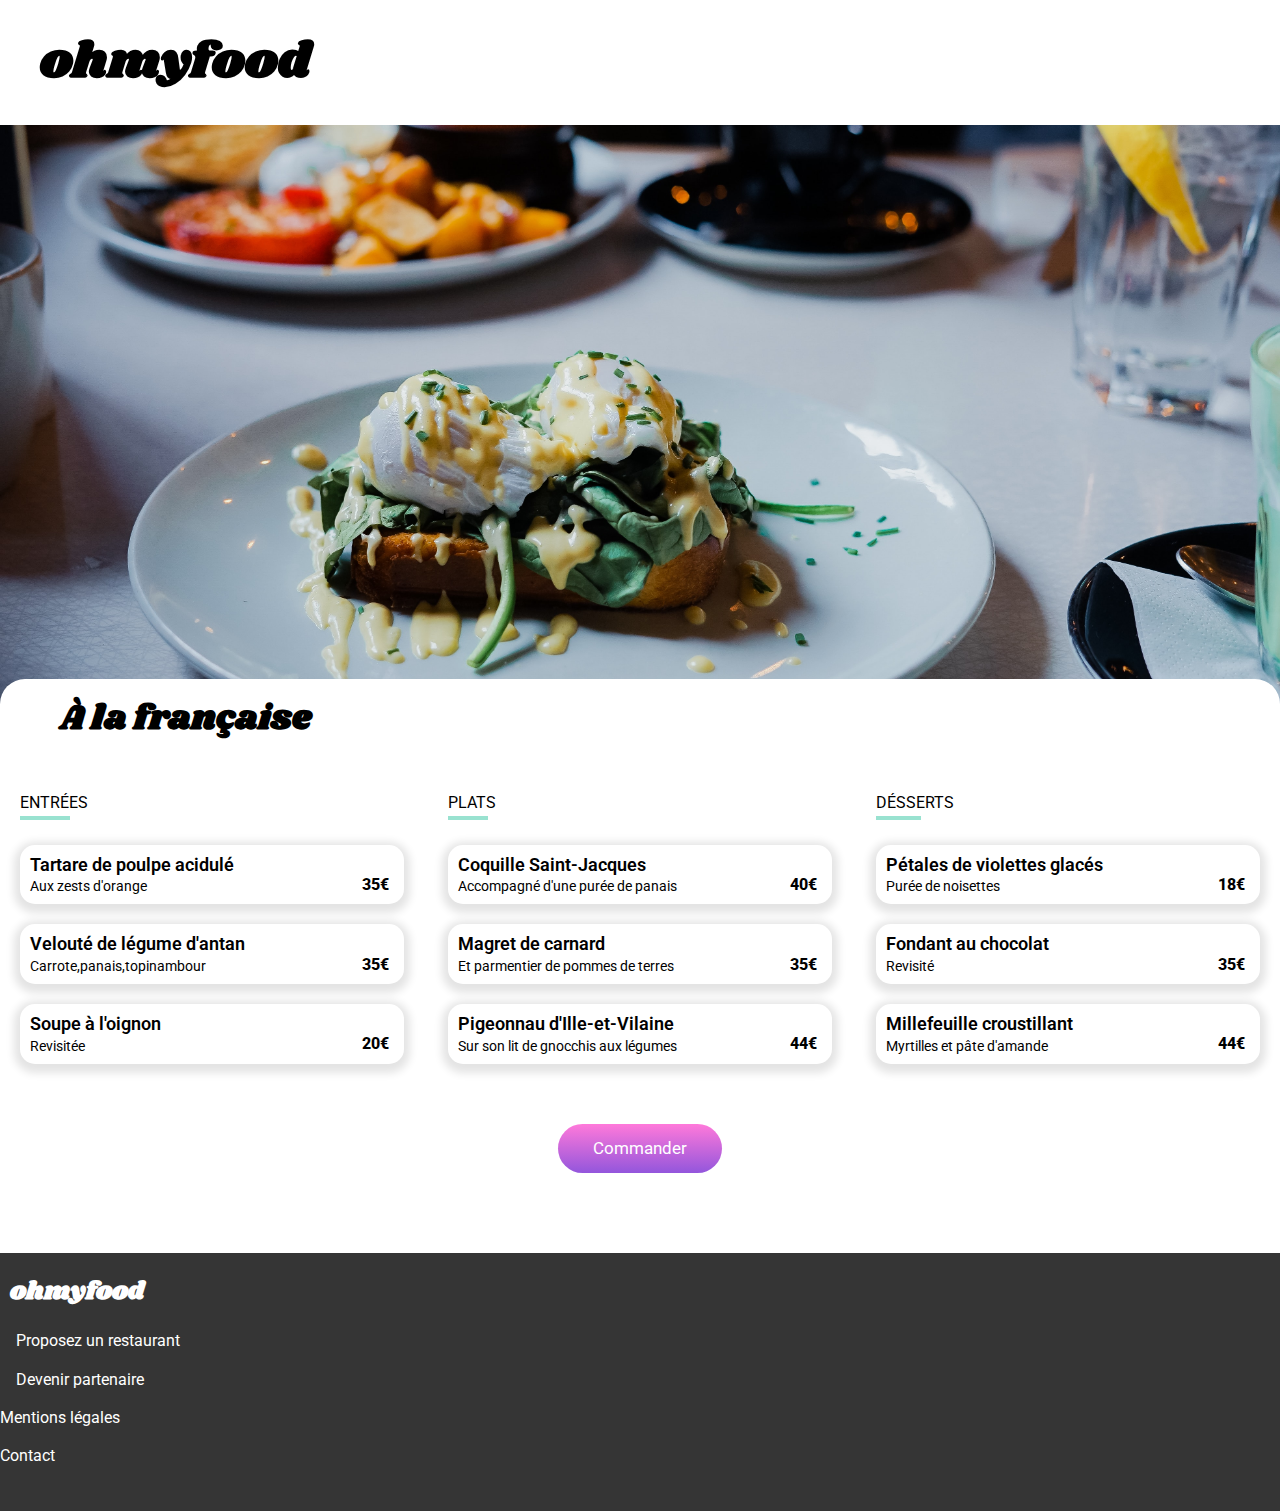
==== commit 4a4669be: "ajout de nouveau balise HTML/CSS" ====
--- a/page/page1.html
+++ b/page/page1.html
@@ -39,12 +39,12 @@
       <section>
         <img
           class="image_flat"
-          src="/images/restaurants/toa-heftiba-DQKerTsQwi0-unsplash.jpg"
+          src="../images/restaurants/toa-heftiba-DQKerTsQwi0-unsplash.jpg"
           alt="image du plats"
         />
         <div class="block_flat_menu">
           <div class="text_flat_icon">
-            <h1 class="title_menu">À la française</h1>
+            <h2 class="title_menu">À la française</h2>
             <div class="icon_heart_flat">
               <i class="heart_empty far fa-thin fa-heart"></i>
               <i class="heart_full fas fa-thin fa-heart"></i>
@@ -53,7 +53,7 @@
           <!-- entrées -->
           <div class="list_menu">
             <div class="list_menu_items">
-          <p class="title_recipe">ENTRÉES<hr class="border_bottom_recipe_1"></p>
+          <p class="title_recipe">ENTRÉES</p><hr class="border_bottom_recipe_1">
           <div class="border_card">
             <div class="title_flat_ingredient_price">
                 <div class="title_flat_description">
@@ -99,7 +99,7 @@
           </div>
           <!-- plats -->
           <div class="list_menu_items">
-          <p class="title_recipe">PLATS<hr class="border_bottom_recipe_2"></p>
+          <p class="title_recipe">PLATS</p><hr class="border_bottom_recipe_2">
           <div class="border_card">
             <div class="title_flat_ingredient_price">
                 <div class="title_flat_description">
@@ -145,7 +145,7 @@
           </div>
           <!-- desserts -->
           <div class="list_menu_items">
-          <p class="title_recipe">DÉSSERTS<hr class="border_bottom_recipe_3"></p>
+          <p class="title_recipe">DÉSSERTS</p><hr class="border_bottom_recipe_3">
           <div class="border_card">
             <div class="title_flat_ingredient_price">
                 <div class="title_flat_description">
@@ -195,8 +195,8 @@
         </div>
       </section>
     </main>
-    <!-- footer -->
-    <footer class="footer">
+     <!-- footer -->
+     <footer class="footer">
       <!-- logo ici -->
       <h1 class="logo_footer">ohmyfood</h1>
       <div class="text_icons_footer">
@@ -213,7 +213,9 @@
           <p class="text_footer">Devenir partenaire</p>
         </div>
         <p class="text_footer">Mentions légales</p>
-        <p class="text_footer"><a href="#" class="link_phone">Contact</a></p>
+        <p class="text_footer">
+          <a href="mailto:meunier681@gmail.com" class="link_phone">Contact</a>
+        </p>
       </div>
     </footer>
   </body>
--- a/css/stylepage.css
+++ b/css/stylepage.css
@@ -90,6 +90,13 @@
   position: relative;
   padding: 0 20px;
 }
+.block_flat_menu_2 {
+  border-radius: 25px 25px 0 0;
+  margin-top: -150px;
+  background-color: white;
+  position: relative;
+  padding: 0 20px;
+}
 .border_card{
   border-radius: 15px;
   box-shadow: 0px 3px 8px 6px rgb(228, 228, 228);
@@ -108,24 +115,25 @@
   margin: 0 275px -3px 0;
   padding-bottom: 6px;
   position: relative;
+  text-align: left;
 }
 .border_bottom_recipe_1{
   width: 50px;
-  margin: 0 0 25px 30px;
+  margin: 0 0 25px 0;
   padding: 3px 0 1px 0;
   background: var(--color-sky-blue);
   border: none;
 }
 .border_bottom_recipe_2{
   width: 40px;
-  margin: 0 0 25px 38px;
+  margin: 0 0 25px 0;
   padding: 3px 0 1px 0;
   background: var(--color-sky-blue);
   border: none;
 }
 .border_bottom_recipe_3{
   width: 45px;
-  margin: 0 0 25px 23px;
+  margin: 0 0 25px 0;
   padding: 3px 0 1px 0;
   background: var(--color-sky-blue);
   border: none;
@@ -135,14 +143,14 @@
   text-align: left;
 }
 .title_flat_description h2{
-  font-weight: 400;
+  font-weight: 600;
 }
 .description_flat{
   white-space: nowrap;
-  width: 100%;
 }
 .price {
   font-weight: 800;
+  padding-right: 5px;
 }
 .title_flat_ingredient_price{
   display: flex;
@@ -151,22 +159,25 @@
   transition: all 0.5s;
   text-align: end;
   padding: 10px;
+  align-items: end;
 }
 .title_flat{
   width: 100%;
   white-space: nowrap;
+  margin-bottom: 3px;
+  font-size: 18px;
 }
 .border_card:hover .title_flat{
   overflow: hidden;
   white-space: nowrap;
   text-overflow: ellipsis;
-  width: 80%;
+  width: 70%;
 }
 .border_card:hover .description_flat{
   overflow: hidden;
   white-space: nowrap;
   text-overflow: ellipsis;
-  width: 80%;
+  width: 70%;
 }
 .block_check_icon{
   background-color: var(--color-sky-blue);
--- a/css/responsivepage.css
+++ b/css/responsivepage.css
@@ -16,10 +16,11 @@
     .logo{
         font-size: 30px;
     }
-    .title_flat_description{
+    .title_flat{
+        font-size: 14px;
     }
-    .title_flat{
-        font-size: 17px;
+    .description_flat{
+        font-size: 11px;
     }
     .icon_arrow{
         margin: 0 50px 0 15px;
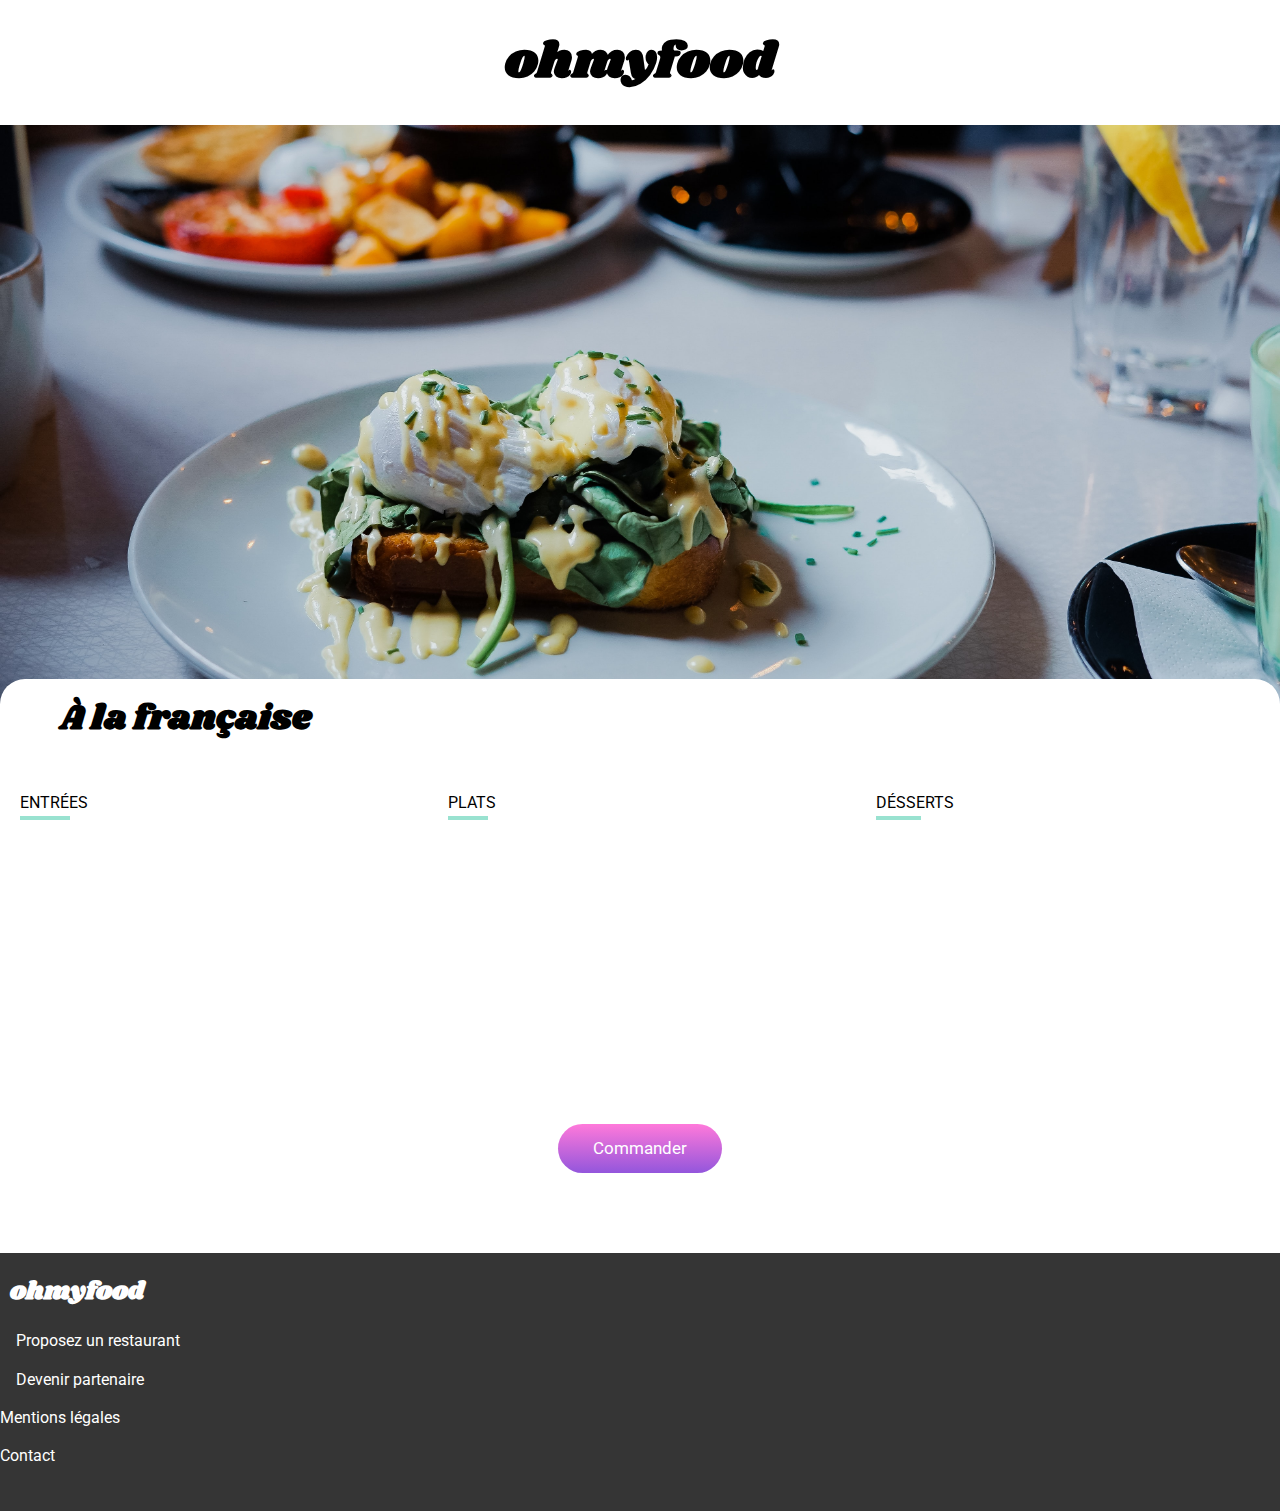
==== commit f1b51b8d: "ajut de nouveau balise HTML/CSS + correction de bug" ====
--- a/page/page1.html
+++ b/page/page1.html
@@ -54,7 +54,7 @@
           <div class="list_menu">
             <div class="list_menu_items">
           <p class="title_recipe">ENTRÉES</p><hr class="border_bottom_recipe_1">
-          <div class="border_card">
+          <div class="border_card border_animation_1">
             <div class="title_flat_ingredient_price">
                 <div class="title_flat_description">
                   <h2 class="title_flat">Tartare de poulpe acidulé</h2>
@@ -68,7 +68,7 @@
             <i class="fas fa-check-circle"></i>
           </div>
           </div>
-          <div class="border_card">
+          <div class="border_card border_animation_2">
             <div class="title_flat_ingredient_price">
                 <div class="title_flat_description">
                   <h2 class="title_flat">Velouté de légume d'antan</h2>
@@ -82,7 +82,7 @@
             <i class="fas fa-check-circle"></i>
           </div>
           </div>
-          <div class="border_card">
+          <div class="border_card border_animation_3">
             <div class="title_flat_ingredient_price">
                 <div class="title_flat_description">
                   <h2 class="title_flat">Soupe à l'oignon</h2>
@@ -100,7 +100,7 @@
           <!-- plats -->
           <div class="list_menu_items">
           <p class="title_recipe">PLATS</p><hr class="border_bottom_recipe_2">
-          <div class="border_card">
+          <div class="border_card border_animation_4">
             <div class="title_flat_ingredient_price">
                 <div class="title_flat_description">
                   <h2 class="title_flat">Coquille Saint-Jacques</h2>
@@ -114,7 +114,7 @@
             <i class="fas fa-check-circle"></i>
           </div>
           </div>
-          <div class="border_card">
+          <div class="border_card border_animation_5">
             <div class="title_flat_ingredient_price">
                 <div class="title_flat_description">
                   <h2 class="title_flat">Magret de carnard</h2>
@@ -128,7 +128,7 @@
             <i class="fas fa-check-circle"></i>
           </div>
           </div>
-          <div class="border_card">
+          <div class="border_card border_animation_6">
             <div class="title_flat_ingredient_price">
                 <div class="title_flat_description">
                   <h2 class="title_flat">Pigeonnau d'Ille-et-Vilaine</h2>
@@ -146,7 +146,7 @@
           <!-- desserts -->
           <div class="list_menu_items">
           <p class="title_recipe">DÉSSERTS</p><hr class="border_bottom_recipe_3">
-          <div class="border_card">
+          <div class="border_card border_animation_7">
             <div class="title_flat_ingredient_price">
                 <div class="title_flat_description">
                   <h2 class="title_flat">Pétales de violettes glacés</h2>
@@ -160,7 +160,7 @@
             <i class="fas fa-check-circle"></i>
           </div>
           </div>
-          <div class="border_card">
+          <div class="border_card border_animation_8">
             <div class="title_flat_ingredient_price">
                 <div class="title_flat_description">
                   <h2 class="title_flat">Fondant au chocolat</h2>
@@ -175,7 +175,7 @@
           </div>
           </div>
 
-          <div class="border_card">
+          <div class="border_card border_animation_9">
             <div class="title_flat_ingredient_price">
                 <div class="title_flat_description">
                   <h2 class="title_flat">Millefeuille croustillant</h2>
--- a/css/stylepage.css
+++ b/css/stylepage.css
@@ -18,13 +18,16 @@
 }
 /*header*/
 .header{
-  display: flex;
-  align-items: center;
+  position: relative;
+  text-align: center;
 }
 .icon_arrow{
   font-size: 30px;
   cursor: pointer;
-  margin-left: 20px;
+  position: absolute;
+  top: 50%;
+  left: 2%;
+  transform: translate(-50%, -50%);
 }
 .text_decoration{
   text-decoration: none;
@@ -33,7 +36,6 @@
 .logo {
   font-family: "Shrikhand", cursive;
   font-size: 50px;
-  margin-left: 10px;
   cursor: pointer;
 }
 /*main*/
@@ -205,6 +207,166 @@
 .border_card:hover .title_flat_ingredient_price{
   width: 80%;
 }
+.border_animation_1{
+  animation: border_animation_1 1.5s forwards;
+  opacity: 0;
+}
+.border_animation_2{
+  animation: border_animation_2 2s forwards;
+  opacity: 0;
+}
+.border_animation_3{
+  animation: border_animation_3 2.5s forwards;
+  opacity: 0;
+}
+.border_animation_4{
+  animation: border_animation_4 3s forwards;
+  opacity: 0;
+}
+.border_animation_5{
+  animation: border_animation_4 3.5s forwards;
+  opacity: 0;
+}
+.border_animation_6{
+  animation: border_animation_4 4s forwards;
+  opacity: 0;
+}
+.border_animation_7{
+  animation: border_animation_4 4.5s forwards;
+  opacity: 0;
+}
+.border_animation_8{
+  animation: border_animation_4 5s forwards;
+  opacity: 0;
+}
+.border_animation_9{
+  animation: border_animation_4 5.5s forwards;
+  opacity: 0;
+}
+.border_animation_10{
+  animation: border_animation_4 6s forwards;
+  opacity: 0;
+}
+@keyframes border_animation_1{ 
+  0%{
+    opacity: 0;
+    transform: translateY(15px);
+    transition-delay: 0.5s;
+  }
+  100%{
+    opacity: 1;
+    transform: translateY(-15px);
+    transition-delay: 0.5s;
+  }
+}
+@keyframes border_animation_2{
+  0%{
+    opacity: 0;
+    transform: translateY(15px);
+    transition-delay: 0.8s;
+  }
+  100%{
+    opacity: 1;
+    transform: translateY(-15px);
+    transition-delay: 0.8s;
+  }
+}
+@keyframes border_animation_3{
+  0%{
+    opacity: 0;
+    transform: translateY(15px);
+    transition-delay: 0.11s;
+  }
+  100%{
+    opacity: 1;
+    transform: translateY(-15px);
+    transition-delay: 0.11s;
+  }
+}
+@keyframes border_animation_4{
+  0%{
+    opacity: 0;
+    transform: translateY(15px);
+    transition-delay: 0,14s;
+  }
+  100%{
+    opacity: 1;
+    transform: translateY(-15px);
+    transition-delay: 0,14s;
+  }
+}
+@keyframes border_animation_5{
+  0%{
+    opacity: 0;
+    transform: translateY(-15px);
+    transition-delay: 0,17s;
+  }
+  100%{
+    opacity: 1;
+    transform: translateY(15px);
+    transition-delay: 0,17s;
+  }
+}
+@keyframes border_animation_6{
+  0%{
+    opacity: 0;
+    transform: translateY(-15px);
+    transition-delay: 0,20s;
+  }
+  100%{
+    opacity: 1;
+    transform: translateY(15px);
+    transition-delay: 0,20s;
+  }
+}
+@keyframes border_animation_7{
+  0%{
+    opacity: 0;
+    transform: translateY(-15px);
+    transition-delay: 0,23s;
+  }
+  100%{
+    opacity: 1;
+    transform: translateY(15px);
+    transition-delay: 0,23s;
+  }
+}
+@keyframes border_animation_8{
+  0%{
+    opacity: 0;
+    transform: translateY(-15px);
+    transition-delay: 0,26s;
+  }
+  100%{
+    opacity: 1;
+    transform: translateY(15px);
+    transition-delay: 0,26s;
+  }
+}
+@keyframes border_animation_9{
+  0%{
+    opacity: 0;
+    transform: translateY(-15px);
+    transition-delay: 0,29s;
+  }
+  100%{
+    opacity: 1;
+    transform: translateY(15px);
+    transition-delay: 0,29s;
+  }
+}
+@keyframes border_animation_10{
+  0%{
+    opacity: 0;
+    transform: translateY(-15px);
+    transition-delay: 0,29s;
+  }
+  100%{
+    opacity: 1;
+    transform: translateY(15px);
+    transition-delay: 0,32s;
+  }
+}
 .button_order {
   border: 0 transparent;
   padding: 15px 35px;
